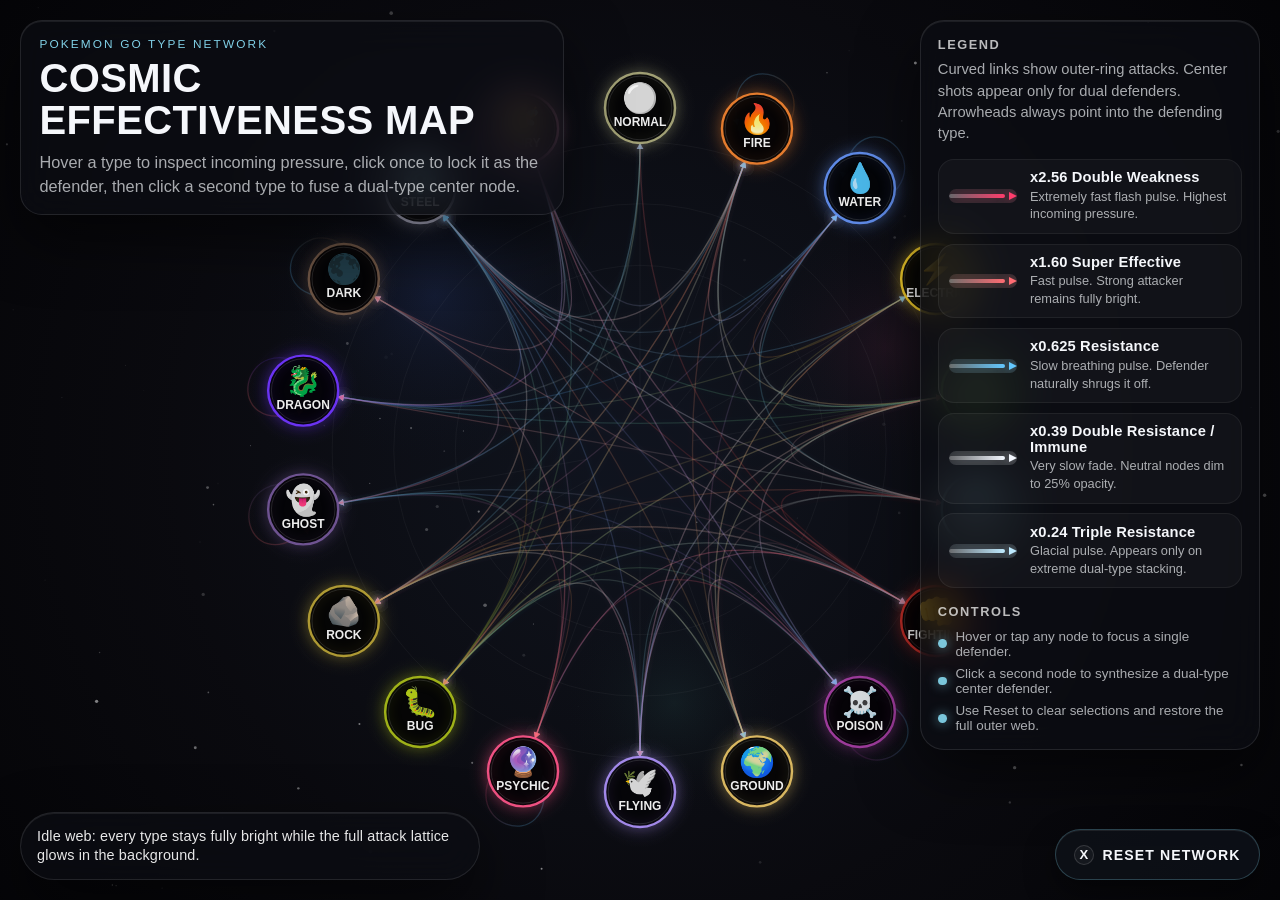
==== modular/index.html @ 24f7f5ce "Initial commit" ====
<!DOCTYPE html>
<html lang="en">
<head>
  <meta charset="UTF-8">
  <meta name="viewport" content="width=device-width, initial-scale=1.0">
  <title>Pokemon GO Type Network</title>
  <link rel="stylesheet" href="./css/styles.css">
  <script src="./js/data/type-chart.js" defer></script>
  <script src="./js/services/type-data-service.js" defer></script>
  <script src="./js/app.js" defer></script>
</head>
<body>
  <canvas id="network" aria-label="Pokemon GO type network visualization"></canvas>

  <div class="chrome" aria-hidden="false">
    <section class="panel header" aria-label="Overview">
      <p class="eyebrow">Pokemon GO Type Network</p>
      <h1>Cosmic effectiveness map</h1>
      <p class="subhead">
        Hover a type to inspect incoming pressure, click once to lock it as the defender, then click a second type to fuse a dual-type center node.
      </p>
    </section>

    <aside class="panel legend" aria-label="Legend">
      <h2>Legend</h2>
      <p>Curved links show outer-ring attacks. Center shots appear only for dual defenders. Arrowheads always point into the defending type.</p>

      <div class="legend-list">
        <div class="legend-item">
          <div class="legend-line rapid"></div>
          <div class="legend-copy">
            <strong>x2.56 Double Weakness</strong>
            <span>Extremely fast flash pulse. Highest incoming pressure.</span>
          </div>
        </div>
        <div class="legend-item">
          <div class="legend-line fast"></div>
          <div class="legend-copy">
            <strong>x1.60 Super Effective</strong>
            <span>Fast pulse. Strong attacker remains fully bright.</span>
          </div>
        </div>
        <div class="legend-item">
          <div class="legend-line resist"></div>
          <div class="legend-copy">
            <strong>x0.625 Resistance</strong>
            <span>Slow breathing pulse. Defender naturally shrugs it off.</span>
          </div>
        </div>
        <div class="legend-item">
          <div class="legend-line immune"></div>
          <div class="legend-copy">
            <strong>x0.39 Double Resistance / Immune</strong>
            <span>Very slow fade. Neutral nodes dim to 25% opacity.</span>
          </div>
        </div>
        <div class="legend-item">
          <div class="legend-line triple"></div>
          <div class="legend-copy">
            <strong>x0.24 Triple Resistance</strong>
            <span>Glacial pulse. Appears only on extreme dual-type stacking.</span>
          </div>
        </div>
      </div>

      <h3>Controls</h3>
      <div class="control-notes">
        <span><i class="dot"></i>Hover or tap any node to focus a single defender.</span>
        <span><i class="dot"></i>Click a second node to synthesize a dual-type center defender.</span>
        <span><i class="dot"></i>Use Reset to clear selections and restore the full outer web.</span>
      </div>
    </aside>

    <div id="status" class="panel status" role="status" aria-live="polite">
      Idle web: every type stays fully bright while the full attack lattice glows in the background.
    </div>

    <button id="resetButton" class="reset" type="button" aria-label="Reset focus and selections" disabled>
      <span class="reset-mark">X</span>
      Reset network
    </button>
  </div>
</body>
</html>
---- modular/css/styles.css ----
:root {
  --bg: #0a0a0a;
  --panel: rgba(12, 14, 20, 0.68);
  --panel-border: rgba(255, 255, 255, 0.1);
  --text: #f5f7fb;
  --muted: rgba(245, 247, 251, 0.68);
  --accent: #8ee7ff;
  --shadow: rgba(0, 0, 0, 0.55);
  --fast: #ff6c73;
  --rapid: #ff3d6c;
  --resist: #63c8ff;
  --immune: #f3f7ff;
  --triple: #beeaff;
  --neutral: rgba(255, 255, 255, 0.2);
  --button-bg: rgba(14, 17, 24, 0.84);
  --button-border: rgba(142, 231, 255, 0.24);
  --button-hover: rgba(32, 40, 54, 0.9);
  color-scheme: dark;
}

* {
  box-sizing: border-box;
}

html,
body {
  margin: 0;
  width: 100%;
  height: 100%;
  overflow: hidden;
  background:
    radial-gradient(circle at 50% 50%, rgba(36, 51, 88, 0.22), transparent 32%),
    radial-gradient(circle at 15% 20%, rgba(44, 123, 255, 0.12), transparent 24%),
    radial-gradient(circle at 85% 20%, rgba(255, 75, 124, 0.08), transparent 18%),
    linear-gradient(180deg, #040405 0%, var(--bg) 100%);
  color: var(--text);
  font-family: "Segoe UI Variable Display", "Aptos Display", "Trebuchet MS", sans-serif;
}

body {
  position: relative;
}

canvas {
  display: block;
  width: 100vw;
  height: 100vh;
  touch-action: none;
  background: transparent;
}

.chrome {
  position: absolute;
  inset: 0;
  pointer-events: none;
}

.panel {
  pointer-events: auto;
  background: var(--panel);
  border: 1px solid var(--panel-border);
  backdrop-filter: blur(18px) saturate(125%);
  -webkit-backdrop-filter: blur(18px) saturate(125%);
  box-shadow:
    0 24px 60px var(--shadow),
    inset 0 1px 0 rgba(255, 255, 255, 0.08);
}

.header {
  position: absolute;
  top: 20px;
  left: 20px;
  max-width: min(34rem, calc(100vw - 40px));
  padding: 1rem 1.15rem 1rem 1.15rem;
  border-radius: 22px;
  animation: panel-rise 900ms cubic-bezier(0.2, 0.8, 0.2, 1) both;
}

.eyebrow {
  margin: 0 0 0.35rem;
  font-size: 0.74rem;
  letter-spacing: 0.18em;
  text-transform: uppercase;
  color: rgba(142, 231, 255, 0.9);
}

h1 {
  margin: 0;
  font-size: clamp(1.5rem, 2vw + 0.9rem, 2.5rem);
  line-height: 1.05;
  letter-spacing: 0.01em;
  text-transform: uppercase;
  font-weight: 760;
}

.subhead {
  margin: 0.65rem 0 0;
  font-size: clamp(0.92rem, 0.4vw + 0.8rem, 1.02rem);
  line-height: 1.45;
  color: var(--muted);
  max-width: 36rem;
}

.legend {
  position: absolute;
  top: 20px;
  right: 20px;
  width: min(340px, calc(100vw - 40px));
  max-height: calc(100vh - 40px);
  overflow: auto;
  scrollbar-width: thin;
  scrollbar-color: rgba(142, 231, 255, 0.35) transparent;
  padding: 1rem 1.05rem 1rem;
  border-radius: 24px;
  animation: panel-rise 1000ms 80ms cubic-bezier(0.2, 0.8, 0.2, 1) both;
}

.legend::-webkit-scrollbar {
  width: 10px;
}

.legend::-webkit-scrollbar-track {
  background: transparent;
}

.legend::-webkit-scrollbar-thumb {
  border-radius: 999px;
  background: rgba(142, 231, 255, 0.24);
  border: 2px solid transparent;
  background-clip: padding-box;
}

.legend h2,
.legend h3 {
  margin: 0;
  text-transform: uppercase;
  letter-spacing: 0.12em;
  font-size: 0.8rem;
  color: rgba(255, 255, 255, 0.72);
}

.legend h3 {
  margin-top: 1rem;
}

.legend p {
  margin: 0.45rem 0 0.9rem;
  font-size: 0.92rem;
  line-height: 1.45;
  color: var(--muted);
}

.legend-list {
  display: grid;
  gap: 0.62rem;
}

.legend-item {
  display: grid;
  grid-template-columns: auto 1fr;
  gap: 0.8rem;
  align-items: center;
  padding: 0.58rem 0.65rem;
  border-radius: 16px;
  background: rgba(255, 255, 255, 0.03);
  border: 1px solid rgba(255, 255, 255, 0.06);
}

.legend-line {
  position: relative;
  width: 68px;
  height: 14px;
  border-radius: 999px;
  overflow: hidden;
  background: rgba(255, 255, 255, 0.08);
}

.legend-line::before {
  content: "";
  position: absolute;
  inset: 5px 12px 5px 0;
  border-radius: 999px;
  background: linear-gradient(90deg, rgba(255, 255, 255, 0.3), currentColor);
  box-shadow: 0 0 16px color-mix(in srgb, currentColor 65%, transparent);
}

.legend-line::after {
  content: "";
  position: absolute;
  top: 3px;
  right: 0;
  width: 0;
  height: 0;
  border-top: 4px solid transparent;
  border-bottom: 4px solid transparent;
  border-left: 8px solid currentColor;
  filter: drop-shadow(0 0 6px currentColor);
}

.legend-line.rapid {
  color: var(--rapid);
}

.legend-line.fast {
  color: var(--fast);
}

.legend-line.resist {
  color: var(--resist);
}

.legend-line.immune {
  color: var(--immune);
}

.legend-line.triple {
  color: var(--triple);
}

.legend-copy strong {
  display: block;
  font-size: 0.92rem;
  font-weight: 700;
  letter-spacing: 0.01em;
}

.legend-copy span {
  display: block;
  margin-top: 0.15rem;
  font-size: 0.8rem;
  color: var(--muted);
  line-height: 1.4;
}

.control-notes {
  display: grid;
  gap: 0.45rem;
  margin-top: 0.6rem;
  font-size: 0.84rem;
  color: var(--muted);
}

.control-notes span {
  display: inline-flex;
  align-items: center;
  gap: 0.55rem;
}

.dot {
  width: 0.55rem;
  height: 0.55rem;
  border-radius: 50%;
  background: rgba(142, 231, 255, 0.85);
  box-shadow: 0 0 12px rgba(142, 231, 255, 0.6);
  flex: 0 0 auto;
}

.status {
  position: absolute;
  left: 20px;
  bottom: 20px;
  max-width: min(460px, calc(100vw - 140px));
  padding: 0.85rem 1rem;
  border-radius: 999px;
  font-size: 0.9rem;
  line-height: 1.35;
  color: rgba(255, 255, 255, 0.9);
  letter-spacing: 0.01em;
  animation: panel-rise 1050ms 120ms cubic-bezier(0.2, 0.8, 0.2, 1) both;
}

.reset {
  position: absolute;
  right: 20px;
  bottom: 20px;
  display: inline-flex;
  align-items: center;
  justify-content: center;
  gap: 0.5rem;
  min-width: 144px;
  padding: 0.9rem 1.15rem;
  border-radius: 999px;
  border: 1px solid var(--button-border);
  background: var(--button-bg);
  color: var(--text);
  font: 700 0.88rem/1 "Segoe UI Variable Display", "Aptos", sans-serif;
  letter-spacing: 0.08em;
  text-transform: uppercase;
  cursor: pointer;
  transition:
    transform 180ms ease,
    background 180ms ease,
    border-color 180ms ease,
    box-shadow 180ms ease,
    opacity 180ms ease;
  box-shadow:
    0 12px 32px rgba(0, 0, 0, 0.45),
    inset 0 1px 0 rgba(255, 255, 255, 0.08);
  animation: panel-rise 1100ms 160ms cubic-bezier(0.2, 0.8, 0.2, 1) both;
  pointer-events: auto;
}

.reset:hover:not(:disabled) {
  transform: translateY(-2px);
  background: var(--button-hover);
  border-color: rgba(142, 231, 255, 0.42);
  box-shadow:
    0 16px 36px rgba(0, 0, 0, 0.52),
    0 0 22px rgba(142, 231, 255, 0.18);
}

.reset:active:not(:disabled) {
  transform: translateY(0);
}

.reset:disabled {
  cursor: not-allowed;
  opacity: 0.42;
}

.reset-mark {
  display: inline-flex;
  width: 1.25rem;
  height: 1.25rem;
  align-items: center;
  justify-content: center;
  border-radius: 50%;
  border: 1px solid rgba(255, 255, 255, 0.14);
  font-size: 0.82rem;
  background: rgba(255, 255, 255, 0.04);
}

@keyframes panel-rise {
  from {
    opacity: 0;
    transform: translateY(14px) scale(0.985);
  }

  to {
    opacity: 1;
    transform: translateY(0) scale(1);
  }
}

@media (max-width: 900px) and (orientation: portrait) {
  .header {
    max-width: min(30rem, calc(100vw - 32px));
    top: 16px;
    left: 16px;
  }

  .legend {
    top: auto;
    right: 16px;
    left: 16px;
    bottom: 88px;
    width: auto;
  }

  .status {
    left: 16px;
    right: 16px;
    bottom: 16px;
    max-width: none;
    border-radius: 24px;
  }

  .reset {
    right: 16px;
    bottom: calc(16px + env(safe-area-inset-bottom));
  }
}

@media (max-height: 760px) and (orientation: landscape) {
  .header {
    top: 14px;
    left: 14px;
    max-width: min(25rem, calc(100vw - 332px));
    padding: 0.82rem 0.95rem;
  }

  .subhead {
    font-size: 0.88rem;
  }

  .legend {
    top: 14px;
    right: 14px;
    width: min(290px, calc(42vw - 14px));
    max-height: calc(100vh - 96px);
    padding: 0.85rem 0.95rem;
  }

  .legend p,
  .control-notes,
  .legend-copy span {
    font-size: 0.78rem;
  }

  .legend-item {
    padding: 0.48rem 0.56rem;
  }

  .status {
    left: 14px;
    bottom: 14px;
    max-width: min(370px, calc(100vw - 204px));
    padding: 0.74rem 0.9rem;
    font-size: 0.84rem;
  }

  .reset {
    right: 14px;
    bottom: 14px;
    min-width: 0;
    padding: 0.78rem 0.98rem;
  }
}

@media (max-width: 640px) {
  .header,
  .legend,
  .status,
  .reset {
    left: 12px;
    right: 12px;
  }

  .header {
    top: 12px;
    padding: 0.85rem 0.95rem;
  }

  .legend {
    bottom: 94px;
    padding: 0.85rem 0.95rem;
  }

  .status {
    bottom: 12px;
    padding: 0.8rem 0.95rem;
    max-width: none;
  }

  .reset {
    width: auto;
    min-width: 0;
    justify-content: center;
    bottom: 12px;
    transform: translateY(-84px);
  }

  .legend-list {
    gap: 0.5rem;
  }
}
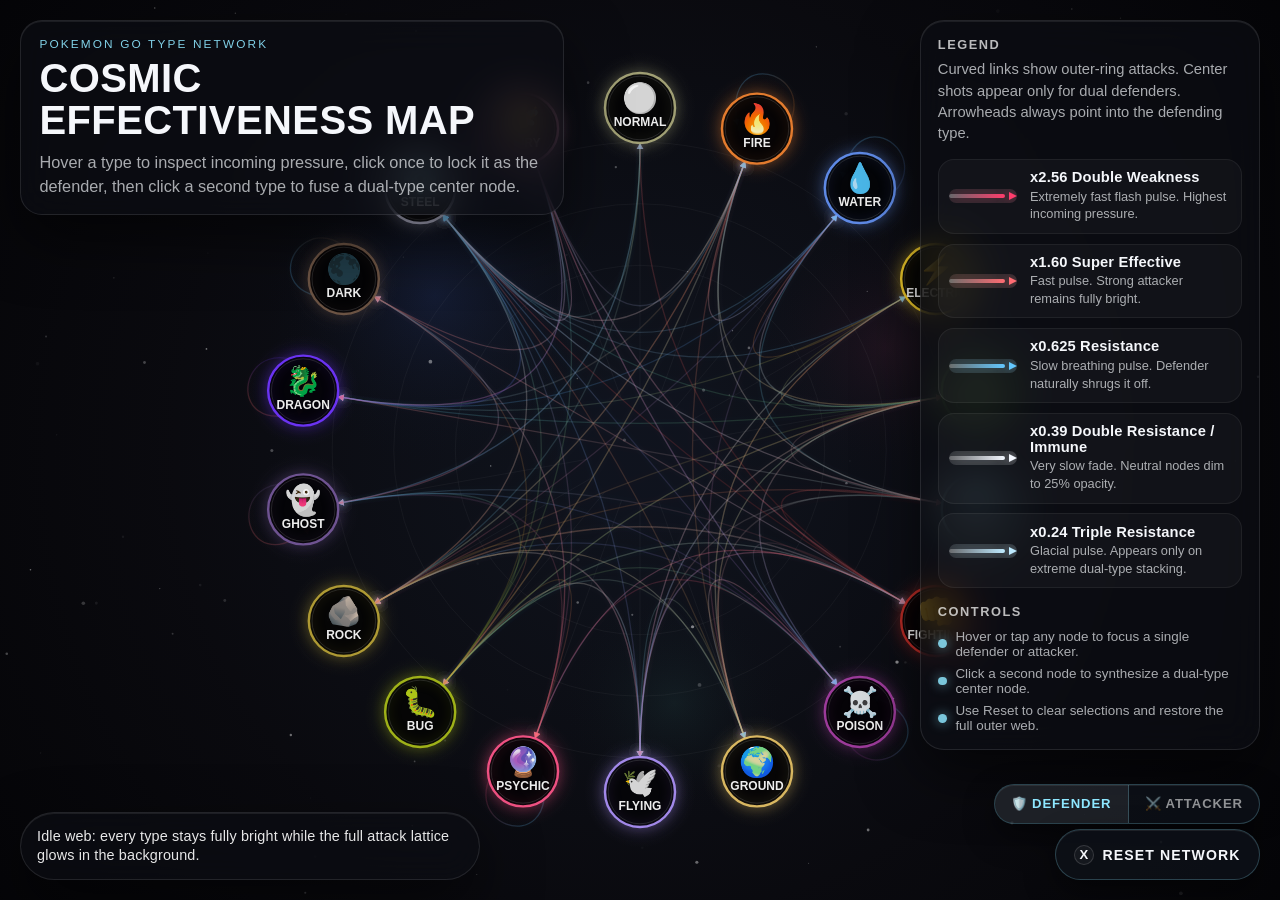
==== commit 27a22180: "feat: add attacker mode, dual-type support, and fix ring node visibility - Add Attacker / Defender m" ====
--- a/modular/index.html
+++ b/modular/index.html
@@ -65,14 +65,19 @@
 
       <h3>Controls</h3>
       <div class="control-notes">
-        <span><i class="dot"></i>Hover or tap any node to focus a single defender.</span>
-        <span><i class="dot"></i>Click a second node to synthesize a dual-type center defender.</span>
+        <span><i class="dot"></i>Hover or tap any node to focus a single defender or attacker.</span>
+        <span><i class="dot"></i>Click a second node to synthesize a dual-type center node.</span>
         <span><i class="dot"></i>Use Reset to clear selections and restore the full outer web.</span>
       </div>
     </aside>
 
     <div id="status" class="panel status" role="status" aria-live="polite">
       Idle web: every type stays fully bright while the full attack lattice glows in the background.
+    </div>
+
+    <div id="modeToggle" class="mode-toggle" role="group" aria-label="View mode">
+      <button class="mode-tab active" data-mode="defender" type="button">🛡️ Defender</button>
+      <button class="mode-tab" data-mode="attacker" type="button">⚔️ Attacker</button>
     </div>
 
     <button id="resetButton" class="reset" type="button" aria-label="Reset focus and selections" disabled>
--- a/modular/css/styles.css
+++ b/modular/css/styles.css
@@ -1,456 +1,515 @@
-:root {
-  --bg: #0a0a0a;
-  --panel: rgba(12, 14, 20, 0.68);
-  --panel-border: rgba(255, 255, 255, 0.1);
-  --text: #f5f7fb;
-  --muted: rgba(245, 247, 251, 0.68);
-  --accent: #8ee7ff;
-  --shadow: rgba(0, 0, 0, 0.55);
-  --fast: #ff6c73;
-  --rapid: #ff3d6c;
-  --resist: #63c8ff;
-  --immune: #f3f7ff;
-  --triple: #beeaff;
-  --neutral: rgba(255, 255, 255, 0.2);
-  --button-bg: rgba(14, 17, 24, 0.84);
-  --button-border: rgba(142, 231, 255, 0.24);
-  --button-hover: rgba(32, 40, 54, 0.9);
-  color-scheme: dark;
-}
-
-* {
-  box-sizing: border-box;
-}
-
-html,
-body {
-  margin: 0;
-  width: 100%;
-  height: 100%;
-  overflow: hidden;
-  background:
-    radial-gradient(circle at 50% 50%, rgba(36, 51, 88, 0.22), transparent 32%),
-    radial-gradient(circle at 15% 20%, rgba(44, 123, 255, 0.12), transparent 24%),
-    radial-gradient(circle at 85% 20%, rgba(255, 75, 124, 0.08), transparent 18%),
-    linear-gradient(180deg, #040405 0%, var(--bg) 100%);
-  color: var(--text);
-  font-family: "Segoe UI Variable Display", "Aptos Display", "Trebuchet MS", sans-serif;
-}
-
-body {
-  position: relative;
-}
-
-canvas {
-  display: block;
-  width: 100vw;
-  height: 100vh;
-  touch-action: none;
-  background: transparent;
-}
-
-.chrome {
-  position: absolute;
-  inset: 0;
-  pointer-events: none;
-}
-
-.panel {
-  pointer-events: auto;
-  background: var(--panel);
-  border: 1px solid var(--panel-border);
-  backdrop-filter: blur(18px) saturate(125%);
-  -webkit-backdrop-filter: blur(18px) saturate(125%);
-  box-shadow:
-    0 24px 60px var(--shadow),
-    inset 0 1px 0 rgba(255, 255, 255, 0.08);
-}
-
-.header {
-  position: absolute;
-  top: 20px;
-  left: 20px;
-  max-width: min(34rem, calc(100vw - 40px));
-  padding: 1rem 1.15rem 1rem 1.15rem;
-  border-radius: 22px;
-  animation: panel-rise 900ms cubic-bezier(0.2, 0.8, 0.2, 1) both;
-}
-
-.eyebrow {
-  margin: 0 0 0.35rem;
-  font-size: 0.74rem;
-  letter-spacing: 0.18em;
-  text-transform: uppercase;
-  color: rgba(142, 231, 255, 0.9);
-}
-
-h1 {
-  margin: 0;
-  font-size: clamp(1.5rem, 2vw + 0.9rem, 2.5rem);
-  line-height: 1.05;
-  letter-spacing: 0.01em;
-  text-transform: uppercase;
-  font-weight: 760;
-}
-
-.subhead {
-  margin: 0.65rem 0 0;
-  font-size: clamp(0.92rem, 0.4vw + 0.8rem, 1.02rem);
-  line-height: 1.45;
-  color: var(--muted);
-  max-width: 36rem;
-}
-
-.legend {
-  position: absolute;
-  top: 20px;
-  right: 20px;
-  width: min(340px, calc(100vw - 40px));
-  max-height: calc(100vh - 40px);
-  overflow: auto;
-  scrollbar-width: thin;
-  scrollbar-color: rgba(142, 231, 255, 0.35) transparent;
-  padding: 1rem 1.05rem 1rem;
-  border-radius: 24px;
-  animation: panel-rise 1000ms 80ms cubic-bezier(0.2, 0.8, 0.2, 1) both;
-}
-
-.legend::-webkit-scrollbar {
-  width: 10px;
-}
-
-.legend::-webkit-scrollbar-track {
-  background: transparent;
-}
-
-.legend::-webkit-scrollbar-thumb {
-  border-radius: 999px;
-  background: rgba(142, 231, 255, 0.24);
-  border: 2px solid transparent;
-  background-clip: padding-box;
-}
-
-.legend h2,
-.legend h3 {
-  margin: 0;
-  text-transform: uppercase;
-  letter-spacing: 0.12em;
-  font-size: 0.8rem;
-  color: rgba(255, 255, 255, 0.72);
-}
-
-.legend h3 {
-  margin-top: 1rem;
-}
-
-.legend p {
-  margin: 0.45rem 0 0.9rem;
-  font-size: 0.92rem;
-  line-height: 1.45;
-  color: var(--muted);
-}
-
-.legend-list {
-  display: grid;
-  gap: 0.62rem;
-}
-
-.legend-item {
-  display: grid;
-  grid-template-columns: auto 1fr;
-  gap: 0.8rem;
-  align-items: center;
-  padding: 0.58rem 0.65rem;
-  border-radius: 16px;
-  background: rgba(255, 255, 255, 0.03);
-  border: 1px solid rgba(255, 255, 255, 0.06);
-}
-
-.legend-line {
-  position: relative;
-  width: 68px;
-  height: 14px;
-  border-radius: 999px;
-  overflow: hidden;
-  background: rgba(255, 255, 255, 0.08);
-}
-
-.legend-line::before {
-  content: "";
-  position: absolute;
-  inset: 5px 12px 5px 0;
-  border-radius: 999px;
-  background: linear-gradient(90deg, rgba(255, 255, 255, 0.3), currentColor);
-  box-shadow: 0 0 16px color-mix(in srgb, currentColor 65%, transparent);
-}
-
-.legend-line::after {
-  content: "";
-  position: absolute;
-  top: 3px;
-  right: 0;
-  width: 0;
-  height: 0;
-  border-top: 4px solid transparent;
-  border-bottom: 4px solid transparent;
-  border-left: 8px solid currentColor;
-  filter: drop-shadow(0 0 6px currentColor);
-}
-
-.legend-line.rapid {
-  color: var(--rapid);
-}
-
-.legend-line.fast {
-  color: var(--fast);
-}
-
-.legend-line.resist {
-  color: var(--resist);
-}
-
-.legend-line.immune {
-  color: var(--immune);
-}
-
-.legend-line.triple {
-  color: var(--triple);
-}
-
-.legend-copy strong {
-  display: block;
-  font-size: 0.92rem;
-  font-weight: 700;
-  letter-spacing: 0.01em;
-}
-
-.legend-copy span {
-  display: block;
-  margin-top: 0.15rem;
-  font-size: 0.8rem;
-  color: var(--muted);
-  line-height: 1.4;
-}
-
-.control-notes {
-  display: grid;
-  gap: 0.45rem;
-  margin-top: 0.6rem;
-  font-size: 0.84rem;
-  color: var(--muted);
-}
-
-.control-notes span {
-  display: inline-flex;
-  align-items: center;
-  gap: 0.55rem;
-}
-
-.dot {
-  width: 0.55rem;
-  height: 0.55rem;
-  border-radius: 50%;
-  background: rgba(142, 231, 255, 0.85);
-  box-shadow: 0 0 12px rgba(142, 231, 255, 0.6);
-  flex: 0 0 auto;
-}
-
-.status {
-  position: absolute;
-  left: 20px;
-  bottom: 20px;
-  max-width: min(460px, calc(100vw - 140px));
-  padding: 0.85rem 1rem;
-  border-radius: 999px;
-  font-size: 0.9rem;
-  line-height: 1.35;
-  color: rgba(255, 255, 255, 0.9);
-  letter-spacing: 0.01em;
-  animation: panel-rise 1050ms 120ms cubic-bezier(0.2, 0.8, 0.2, 1) both;
-}
-
-.reset {
-  position: absolute;
-  right: 20px;
-  bottom: 20px;
-  display: inline-flex;
-  align-items: center;
-  justify-content: center;
-  gap: 0.5rem;
-  min-width: 144px;
-  padding: 0.9rem 1.15rem;
-  border-radius: 999px;
-  border: 1px solid var(--button-border);
-  background: var(--button-bg);
-  color: var(--text);
-  font: 700 0.88rem/1 "Segoe UI Variable Display", "Aptos", sans-serif;
-  letter-spacing: 0.08em;
-  text-transform: uppercase;
-  cursor: pointer;
-  transition:
-    transform 180ms ease,
-    background 180ms ease,
-    border-color 180ms ease,
-    box-shadow 180ms ease,
-    opacity 180ms ease;
-  box-shadow:
-    0 12px 32px rgba(0, 0, 0, 0.45),
-    inset 0 1px 0 rgba(255, 255, 255, 0.08);
-  animation: panel-rise 1100ms 160ms cubic-bezier(0.2, 0.8, 0.2, 1) both;
-  pointer-events: auto;
-}
-
-.reset:hover:not(:disabled) {
-  transform: translateY(-2px);
-  background: var(--button-hover);
-  border-color: rgba(142, 231, 255, 0.42);
-  box-shadow:
-    0 16px 36px rgba(0, 0, 0, 0.52),
-    0 0 22px rgba(142, 231, 255, 0.18);
-}
-
-.reset:active:not(:disabled) {
-  transform: translateY(0);
-}
-
-.reset:disabled {
-  cursor: not-allowed;
-  opacity: 0.42;
-}
-
-.reset-mark {
-  display: inline-flex;
-  width: 1.25rem;
-  height: 1.25rem;
-  align-items: center;
-  justify-content: center;
-  border-radius: 50%;
-  border: 1px solid rgba(255, 255, 255, 0.14);
-  font-size: 0.82rem;
-  background: rgba(255, 255, 255, 0.04);
-}
-
-@keyframes panel-rise {
-  from {
-    opacity: 0;
-    transform: translateY(14px) scale(0.985);
-  }
-
-  to {
-    opacity: 1;
-    transform: translateY(0) scale(1);
-  }
-}
-
-@media (max-width: 900px) and (orientation: portrait) {
-  .header {
-    max-width: min(30rem, calc(100vw - 32px));
-    top: 16px;
-    left: 16px;
-  }
-
-  .legend {
-    top: auto;
-    right: 16px;
-    left: 16px;
-    bottom: 88px;
-    width: auto;
-  }
-
-  .status {
-    left: 16px;
-    right: 16px;
-    bottom: 16px;
-    max-width: none;
-    border-radius: 24px;
-  }
-
-  .reset {
-    right: 16px;
-    bottom: calc(16px + env(safe-area-inset-bottom));
-  }
-}
-
-@media (max-height: 760px) and (orientation: landscape) {
-  .header {
-    top: 14px;
-    left: 14px;
-    max-width: min(25rem, calc(100vw - 332px));
-    padding: 0.82rem 0.95rem;
-  }
-
-  .subhead {
-    font-size: 0.88rem;
-  }
-
-  .legend {
-    top: 14px;
-    right: 14px;
-    width: min(290px, calc(42vw - 14px));
-    max-height: calc(100vh - 96px);
-    padding: 0.85rem 0.95rem;
-  }
-
-  .legend p,
-  .control-notes,
-  .legend-copy span {
-    font-size: 0.78rem;
-  }
-
-  .legend-item {
-    padding: 0.48rem 0.56rem;
-  }
-
-  .status {
-    left: 14px;
-    bottom: 14px;
-    max-width: min(370px, calc(100vw - 204px));
-    padding: 0.74rem 0.9rem;
-    font-size: 0.84rem;
-  }
-
-  .reset {
-    right: 14px;
-    bottom: 14px;
-    min-width: 0;
-    padding: 0.78rem 0.98rem;
-  }
-}
-
-@media (max-width: 640px) {
-  .header,
-  .legend,
-  .status,
-  .reset {
-    left: 12px;
-    right: 12px;
-  }
-
-  .header {
-    top: 12px;
-    padding: 0.85rem 0.95rem;
-  }
-
-  .legend {
-    bottom: 94px;
-    padding: 0.85rem 0.95rem;
-  }
-
-  .status {
-    bottom: 12px;
-    padding: 0.8rem 0.95rem;
-    max-width: none;
-  }
-
-  .reset {
-    width: auto;
-    min-width: 0;
-    justify-content: center;
-    bottom: 12px;
-    transform: translateY(-84px);
-  }
-
-  .legend-list {
-    gap: 0.5rem;
-  }
-}+
+    :root {
+      --bg: #0a0a0a;
+      --panel: rgba(12, 14, 20, 0.68);
+      --panel-border: rgba(255, 255, 255, 0.1);
+      --text: #f5f7fb;
+      --muted: rgba(245, 247, 251, 0.68);
+      --accent: #8ee7ff;
+      --shadow: rgba(0, 0, 0, 0.55);
+      --fast: #ff6c73;
+      --rapid: #ff3d6c;
+      --resist: #63c8ff;
+      --immune: #f3f7ff;
+      --triple: #beeaff;
+      --neutral: rgba(255, 255, 255, 0.2);
+      --button-bg: rgba(14, 17, 24, 0.84);
+      --button-border: rgba(142, 231, 255, 0.24);
+      --button-hover: rgba(32, 40, 54, 0.9);
+      color-scheme: dark;
+    }
+
+    * {
+      box-sizing: border-box;
+    }
+
+    html,
+    body {
+      margin: 0;
+      width: 100%;
+      height: 100%;
+      overflow: hidden;
+      background:
+        radial-gradient(circle at 50% 50%, rgba(36, 51, 88, 0.22), transparent 32%),
+        radial-gradient(circle at 15% 20%, rgba(44, 123, 255, 0.12), transparent 24%),
+        radial-gradient(circle at 85% 20%, rgba(255, 75, 124, 0.08), transparent 18%),
+        linear-gradient(180deg, #040405 0%, var(--bg) 100%);
+      color: var(--text);
+      font-family: "Segoe UI Variable Display", "Aptos Display", "Trebuchet MS", sans-serif;
+    }
+
+    body {
+      position: relative;
+    }
+
+    canvas {
+      display: block;
+      width: 100vw;
+      height: 100vh;
+      touch-action: none;
+      background: transparent;
+    }
+
+    .chrome {
+      position: absolute;
+      inset: 0;
+      pointer-events: none;
+    }
+
+    .panel {
+      pointer-events: auto;
+      background: var(--panel);
+      border: 1px solid var(--panel-border);
+      backdrop-filter: blur(18px) saturate(125%);
+      -webkit-backdrop-filter: blur(18px) saturate(125%);
+      box-shadow:
+        0 24px 60px var(--shadow),
+        inset 0 1px 0 rgba(255, 255, 255, 0.08);
+    }
+
+    .header {
+      position: absolute;
+      top: 20px;
+      left: 20px;
+      max-width: min(34rem, calc(100vw - 40px));
+      padding: 1rem 1.15rem 1rem 1.15rem;
+      border-radius: 22px;
+      animation: panel-rise 900ms cubic-bezier(0.2, 0.8, 0.2, 1) both;
+    }
+
+    .eyebrow {
+      margin: 0 0 0.35rem;
+      font-size: 0.74rem;
+      letter-spacing: 0.18em;
+      text-transform: uppercase;
+      color: rgba(142, 231, 255, 0.9);
+    }
+
+    h1 {
+      margin: 0;
+      font-size: clamp(1.5rem, 2vw + 0.9rem, 2.5rem);
+      line-height: 1.05;
+      letter-spacing: 0.01em;
+      text-transform: uppercase;
+      font-weight: 760;
+    }
+
+    .subhead {
+      margin: 0.65rem 0 0;
+      font-size: clamp(0.92rem, 0.4vw + 0.8rem, 1.02rem);
+      line-height: 1.45;
+      color: var(--muted);
+      max-width: 36rem;
+    }
+
+    .legend {
+      position: absolute;
+      top: 20px;
+      right: 20px;
+      width: min(340px, calc(100vw - 40px));
+      max-height: calc(100vh - 40px);
+      overflow: auto;
+      scrollbar-width: thin;
+      scrollbar-color: rgba(142, 231, 255, 0.35) transparent;
+      padding: 1rem 1.05rem 1rem;
+      border-radius: 24px;
+      animation: panel-rise 1000ms 80ms cubic-bezier(0.2, 0.8, 0.2, 1) both;
+    }
+
+    .legend::-webkit-scrollbar {
+      width: 10px;
+    }
+
+    .legend::-webkit-scrollbar-track {
+      background: transparent;
+    }
+
+    .legend::-webkit-scrollbar-thumb {
+      border-radius: 999px;
+      background: rgba(142, 231, 255, 0.24);
+      border: 2px solid transparent;
+      background-clip: padding-box;
+    }
+
+    .legend h2,
+    .legend h3 {
+      margin: 0;
+      text-transform: uppercase;
+      letter-spacing: 0.12em;
+      font-size: 0.8rem;
+      color: rgba(255, 255, 255, 0.72);
+    }
+
+    .legend h3 {
+      margin-top: 1rem;
+    }
+
+    .legend p {
+      margin: 0.45rem 0 0.9rem;
+      font-size: 0.92rem;
+      line-height: 1.45;
+      color: var(--muted);
+    }
+
+    .legend-list {
+      display: grid;
+      gap: 0.62rem;
+    }
+
+    .legend-item {
+      display: grid;
+      grid-template-columns: auto 1fr;
+      gap: 0.8rem;
+      align-items: center;
+      padding: 0.58rem 0.65rem;
+      border-radius: 16px;
+      background: rgba(255, 255, 255, 0.03);
+      border: 1px solid rgba(255, 255, 255, 0.06);
+    }
+
+    .legend-line {
+      position: relative;
+      width: 68px;
+      height: 14px;
+      border-radius: 999px;
+      overflow: hidden;
+      background: rgba(255, 255, 255, 0.08);
+    }
+
+    .legend-line::before {
+      content: "";
+      position: absolute;
+      inset: 5px 12px 5px 0;
+      border-radius: 999px;
+      background: linear-gradient(90deg, rgba(255, 255, 255, 0.3), currentColor);
+      box-shadow: 0 0 16px color-mix(in srgb, currentColor 65%, transparent);
+    }
+
+    .legend-line::after {
+      content: "";
+      position: absolute;
+      top: 3px;
+      right: 0;
+      width: 0;
+      height: 0;
+      border-top: 4px solid transparent;
+      border-bottom: 4px solid transparent;
+      border-left: 8px solid currentColor;
+      filter: drop-shadow(0 0 6px currentColor);
+    }
+
+    .legend-line.rapid {
+      color: var(--rapid);
+    }
+
+    .legend-line.fast {
+      color: var(--fast);
+    }
+
+    .legend-line.resist {
+      color: var(--resist);
+    }
+
+    .legend-line.immune {
+      color: var(--immune);
+    }
+
+    .legend-line.triple {
+      color: var(--triple);
+    }
+
+    .legend-copy strong {
+      display: block;
+      font-size: 0.92rem;
+      font-weight: 700;
+      letter-spacing: 0.01em;
+    }
+
+    .legend-copy span {
+      display: block;
+      margin-top: 0.15rem;
+      font-size: 0.8rem;
+      color: var(--muted);
+      line-height: 1.4;
+    }
+
+    .control-notes {
+      display: grid;
+      gap: 0.45rem;
+      margin-top: 0.6rem;
+      font-size: 0.84rem;
+      color: var(--muted);
+    }
+
+    .control-notes span {
+      display: inline-flex;
+      align-items: center;
+      gap: 0.55rem;
+    }
+
+    .dot {
+      width: 0.55rem;
+      height: 0.55rem;
+      border-radius: 50%;
+      background: rgba(142, 231, 255, 0.85);
+      box-shadow: 0 0 12px rgba(142, 231, 255, 0.6);
+      flex: 0 0 auto;
+    }
+
+    .status {
+      position: absolute;
+      left: 20px;
+      bottom: 20px;
+      max-width: min(460px, calc(100vw - 140px));
+      padding: 0.85rem 1rem;
+      border-radius: 999px;
+      font-size: 0.9rem;
+      line-height: 1.35;
+      color: rgba(255, 255, 255, 0.9);
+      letter-spacing: 0.01em;
+      animation: panel-rise 1050ms 120ms cubic-bezier(0.2, 0.8, 0.2, 1) both;
+    }
+
+    .mode-toggle {
+      position: absolute;
+      right: 20px;
+      bottom: 76px;
+      display: inline-flex;
+      align-items: center;
+      justify-content: center;
+      gap: 0;
+      padding: 0;
+      border-radius: 999px;
+      border: 1px solid var(--button-border);
+      background: var(--button-bg);
+      box-shadow:
+        0 12px 32px rgba(0, 0, 0, 0.45),
+        inset 0 1px 0 rgba(255, 255, 255, 0.08);
+      animation: panel-rise 1100ms 200ms cubic-bezier(0.2, 0.8, 0.2, 1) both;
+      overflow: hidden;
+    }
+
+    .mode-tab {
+      pointer-events: auto;
+      display: inline-flex;
+      align-items: center;
+      gap: 0.42rem;
+      padding: 0.78rem 1rem;
+      font: 700 0.82rem/1 "Segoe UI Variable Display", "Aptos", sans-serif;
+      letter-spacing: 0.07em;
+      text-transform: uppercase;
+      color: rgba(255, 255, 255, 0.55);
+      background: transparent;
+      border: none;
+      cursor: pointer;
+      transition: color 180ms ease, background 180ms ease;
+    }
+
+    .mode-tab:first-child {
+      border-right: 1px solid var(--button-border);
+    }
+
+    .mode-tab.active {
+      color: var(--text);
+      background: rgba(255, 255, 255, 0.07);
+    }
+
+    .mode-tab.active[data-mode="attacker"] {
+      color: #ff8a90;
+    }
+
+    .mode-tab.active[data-mode="defender"] {
+      color: var(--accent);
+    }
+
+    .reset {
+      position: absolute;
+      right: 20px;
+      bottom: 20px;
+      display: inline-flex;
+      align-items: center;
+      justify-content: center;
+      gap: 0.5rem;
+      min-width: 144px;
+      padding: 0.9rem 1.15rem;
+      border-radius: 999px;
+      border: 1px solid var(--button-border);
+      background: var(--button-bg);
+      color: var(--text);
+      font: 700 0.88rem/1 "Segoe UI Variable Display", "Aptos", sans-serif;
+      letter-spacing: 0.08em;
+      text-transform: uppercase;
+      cursor: pointer;
+      transition:
+        transform 180ms ease,
+        background 180ms ease,
+        border-color 180ms ease,
+        box-shadow 180ms ease,
+        opacity 180ms ease;
+      box-shadow:
+        0 12px 32px rgba(0, 0, 0, 0.45),
+        inset 0 1px 0 rgba(255, 255, 255, 0.08);
+      animation: panel-rise 1100ms 160ms cubic-bezier(0.2, 0.8, 0.2, 1) both;
+      pointer-events: auto;
+    }
+
+    .reset:hover:not(:disabled) {
+      transform: translateY(-2px);
+      background: var(--button-hover);
+      border-color: rgba(142, 231, 255, 0.42);
+      box-shadow:
+        0 16px 36px rgba(0, 0, 0, 0.52),
+        0 0 22px rgba(142, 231, 255, 0.18);
+    }
+
+    .reset:active:not(:disabled) {
+      transform: translateY(0);
+    }
+
+    .reset:disabled {
+      cursor: not-allowed;
+      opacity: 0.42;
+    }
+
+    .reset-mark {
+      display: inline-flex;
+      width: 1.25rem;
+      height: 1.25rem;
+      align-items: center;
+      justify-content: center;
+      border-radius: 50%;
+      border: 1px solid rgba(255, 255, 255, 0.14);
+      font-size: 0.82rem;
+      background: rgba(255, 255, 255, 0.04);
+    }
+
+    @keyframes panel-rise {
+      from {
+        opacity: 0;
+        transform: translateY(14px) scale(0.985);
+      }
+
+      to {
+        opacity: 1;
+        transform: translateY(0) scale(1);
+      }
+    }
+
+    @media (max-width: 900px) and (orientation: portrait) {
+      .header {
+        max-width: min(30rem, calc(100vw - 32px));
+        top: 16px;
+        left: 16px;
+      }
+
+      .legend {
+        top: auto;
+        right: 16px;
+        left: 16px;
+        bottom: 88px;
+        width: auto;
+      }
+
+      .status {
+        left: 16px;
+        right: 16px;
+        bottom: 16px;
+        max-width: none;
+        border-radius: 24px;
+      }
+
+      .mode-toggle {
+        right: 16px;
+        bottom: calc(72px + env(safe-area-inset-bottom));
+      }
+
+      .reset {
+        right: 16px;
+        bottom: calc(16px + env(safe-area-inset-bottom));
+      }
+    }
+
+    @media (max-height: 760px) and (orientation: landscape) {
+      .header {
+        top: 14px;
+        left: 14px;
+        max-width: min(25rem, calc(100vw - 332px));
+        padding: 0.82rem 0.95rem;
+      }
+
+      .subhead {
+        font-size: 0.88rem;
+      }
+
+      .legend {
+        top: 14px;
+        right: 14px;
+        width: min(290px, calc(42vw - 14px));
+        max-height: calc(100vh - 96px);
+        padding: 0.85rem 0.95rem;
+      }
+
+      .legend p,
+      .control-notes,
+      .legend-copy span {
+        font-size: 0.78rem;
+      }
+
+      .legend-item {
+        padding: 0.48rem 0.56rem;
+      }
+
+      .status {
+        left: 14px;
+        bottom: 14px;
+        max-width: min(370px, calc(100vw - 204px));
+        padding: 0.74rem 0.9rem;
+        font-size: 0.84rem;
+      }
+
+      .reset {
+        right: 14px;
+        bottom: 14px;
+        min-width: 0;
+        padding: 0.78rem 0.98rem;
+      }
+    }
+
+    @media (max-width: 640px) {
+      .header,
+      .legend,
+      .status,
+      .reset {
+        left: 12px;
+        right: 12px;
+      }
+
+      .header {
+        top: 12px;
+        padding: 0.85rem 0.95rem;
+      }
+
+      .legend {
+        bottom: 94px;
+        padding: 0.85rem 0.95rem;
+      }
+
+      .status {
+        bottom: 12px;
+        padding: 0.8rem 0.95rem;
+        max-width: none;
+      }
+
+      .reset {
+        width: auto;
+        min-width: 0;
+        justify-content: center;
+        bottom: 12px;
+        transform: translateY(-84px);
+      }
+
+      .legend-list {
+        gap: 0.5rem;
+      }
+    }
+  
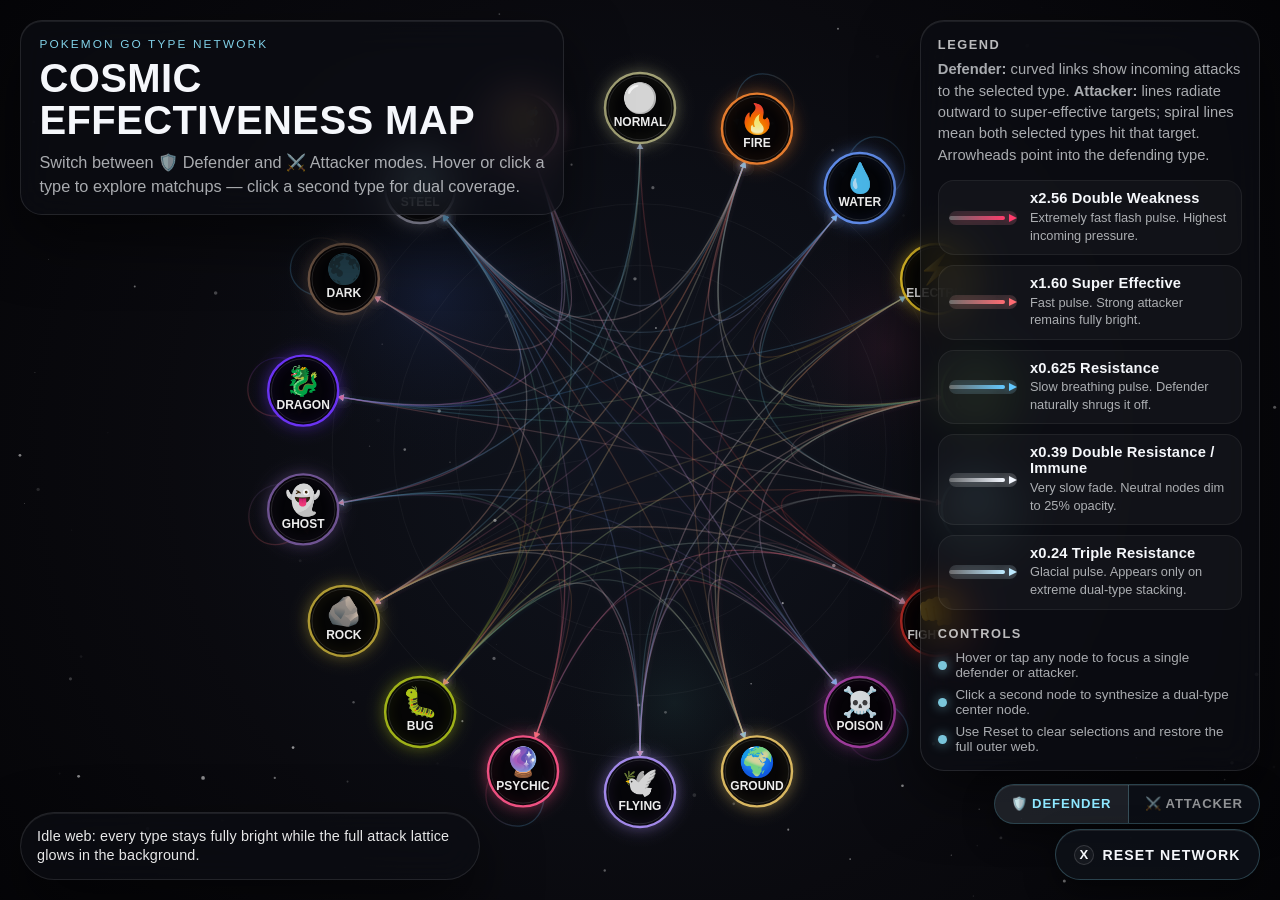
==== commit 2645de1a: "docs: update AGENTS.md, README, and HTML descriptions for attacker mode - AGENTS.md: add combinedVal" ====
--- a/modular/index.html
+++ b/modular/index.html
@@ -17,13 +17,13 @@
       <p class="eyebrow">Pokemon GO Type Network</p>
       <h1>Cosmic effectiveness map</h1>
       <p class="subhead">
-        Hover a type to inspect incoming pressure, click once to lock it as the defender, then click a second type to fuse a dual-type center node.
+        Switch between 🛡️ Defender and ⚔️ Attacker modes. Hover or click a type to explore matchups — click a second type for dual coverage.
       </p>
     </section>
 
     <aside class="panel legend" aria-label="Legend">
       <h2>Legend</h2>
-      <p>Curved links show outer-ring attacks. Center shots appear only for dual defenders. Arrowheads always point into the defending type.</p>
+      <p><strong>Defender:</strong> curved links show incoming attacks to the selected type. <strong>Attacker:</strong> lines radiate outward to super-effective targets; spiral lines mean both selected types hit that target. Arrowheads point into the defending type.</p>
 
       <div class="legend-list">
         <div class="legend-item">
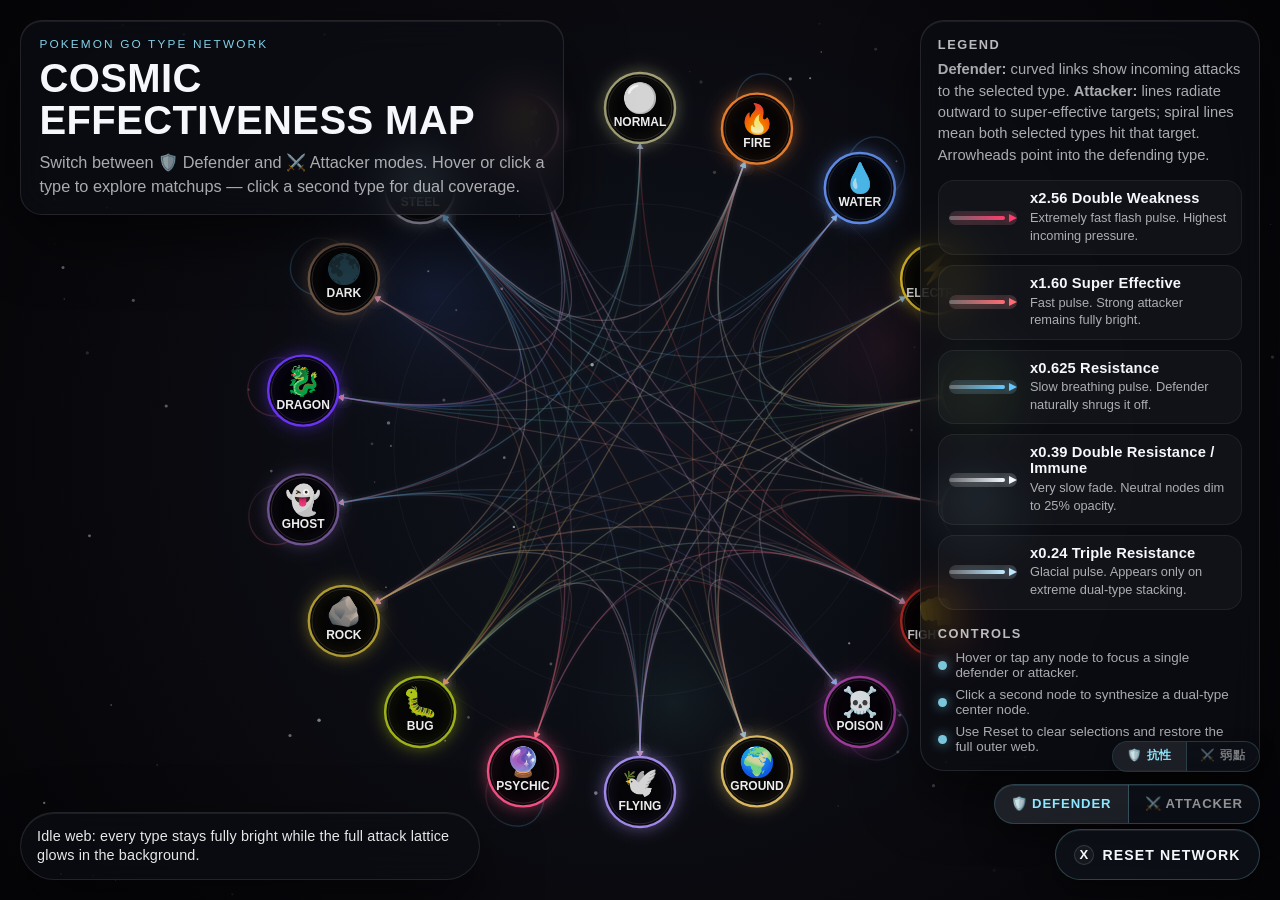
==== commit ed13fa9f: "feat: add defender sub-toggle for resist/weakness view (Plan C) - Add 🛡️ 抗性 / ⚔️ 弱點 sub-tabs in defe" ====
--- a/modular/index.html
+++ b/modular/index.html
@@ -75,6 +75,11 @@
       Idle web: every type stays fully bright while the full attack lattice glows in the background.
     </div>
 
+    <div id="defenderToggle" class="defender-sub-toggle" role="group" aria-label="Defender sub-view">
+      <button class="defender-tab active" data-view="resist" type="button">🛡️ 抗性</button>
+      <button class="defender-tab" data-view="weak" type="button">⚔️ 弱點</button>
+    </div>
+
     <div id="modeToggle" class="mode-toggle" role="group" aria-label="View mode">
       <button class="mode-tab active" data-mode="defender" type="button">🛡️ Defender</button>
       <button class="mode-tab" data-mode="attacker" type="button">⚔️ Attacker</button>
--- a/modular/css/styles.css
+++ b/modular/css/styles.css
@@ -289,6 +289,63 @@
       overflow: hidden;
     }
 
+    .defender-sub-toggle {
+      position: absolute;
+      right: 20px;
+      bottom: 128px;
+      display: inline-flex;
+      align-items: center;
+      justify-content: center;
+      gap: 0;
+      padding: 0;
+      border-radius: 999px;
+      border: 1px solid rgba(142, 231, 255, 0.18);
+      background: rgba(14, 17, 24, 0.72);
+      box-shadow: 0 6px 18px rgba(0, 0, 0, 0.35);
+      animation: panel-rise 1100ms 250ms cubic-bezier(0.2, 0.8, 0.2, 1) both;
+      overflow: hidden;
+      transition: opacity 200ms ease, transform 200ms ease;
+    }
+
+    .defender-sub-toggle.hidden {
+      opacity: 0;
+      pointer-events: none;
+      transform: translateY(6px);
+    }
+
+    .defender-tab {
+      pointer-events: auto;
+      display: inline-flex;
+      align-items: center;
+      gap: 0.36rem;
+      padding: 0.55rem 0.85rem;
+      font: 700 0.74rem/1 "Segoe UI Variable Display", "Aptos", sans-serif;
+      letter-spacing: 0.06em;
+      text-transform: uppercase;
+      color: rgba(255, 255, 255, 0.45);
+      background: transparent;
+      border: none;
+      cursor: pointer;
+      transition: color 180ms ease, background 180ms ease;
+    }
+
+    .defender-tab:first-child {
+      border-right: 1px solid rgba(142, 231, 255, 0.15);
+    }
+
+    .defender-tab.active {
+      color: var(--text);
+      background: rgba(255, 255, 255, 0.07);
+    }
+
+    .defender-tab.active[data-view="resist"] {
+      color: var(--accent);
+    }
+
+    .defender-tab.active[data-view="weak"] {
+      color: #ff8a90;
+    }
+
     .mode-tab {
       pointer-events: auto;
       display: inline-flex;
@@ -423,6 +480,11 @@
         bottom: calc(72px + env(safe-area-inset-bottom));
       }
 
+      .defender-sub-toggle {
+        right: 16px;
+        bottom: calc(124px + env(safe-area-inset-bottom));
+      }
+
       .reset {
         right: 16px;
         bottom: calc(16px + env(safe-area-inset-bottom));
